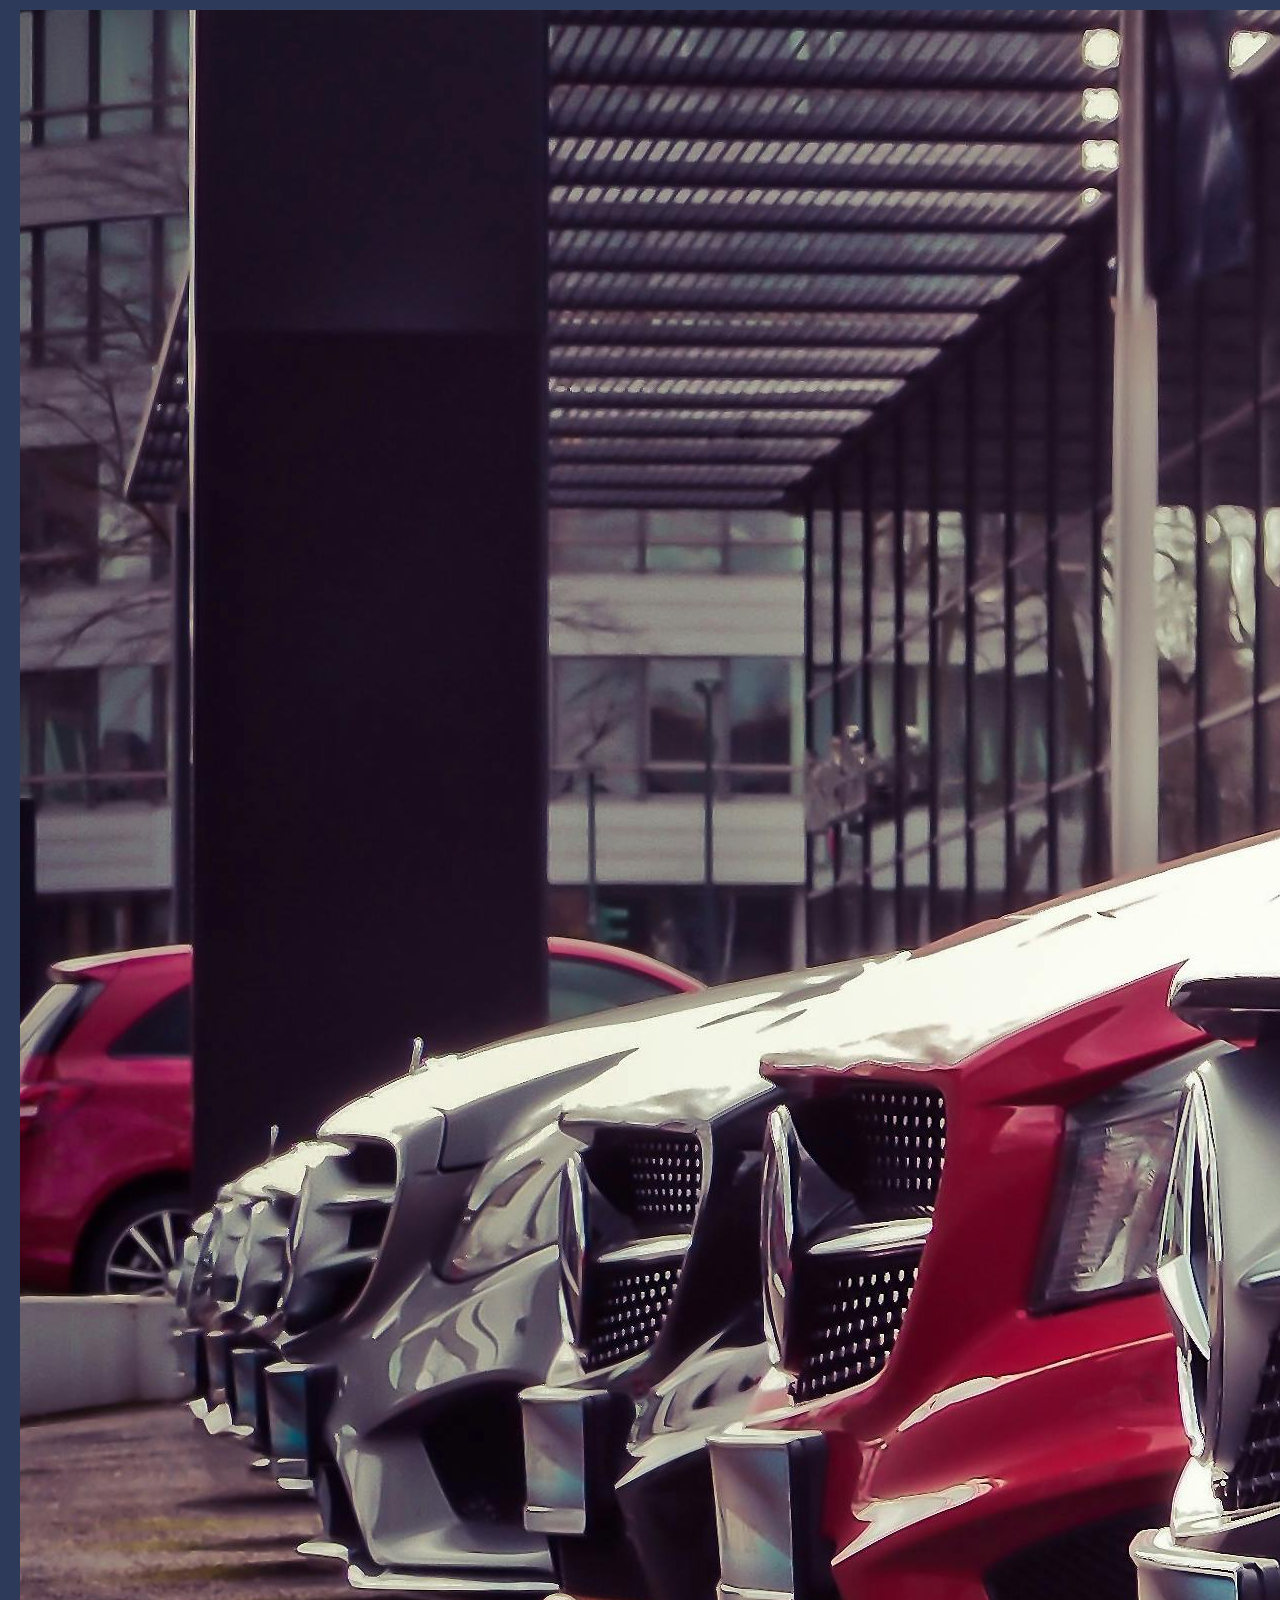
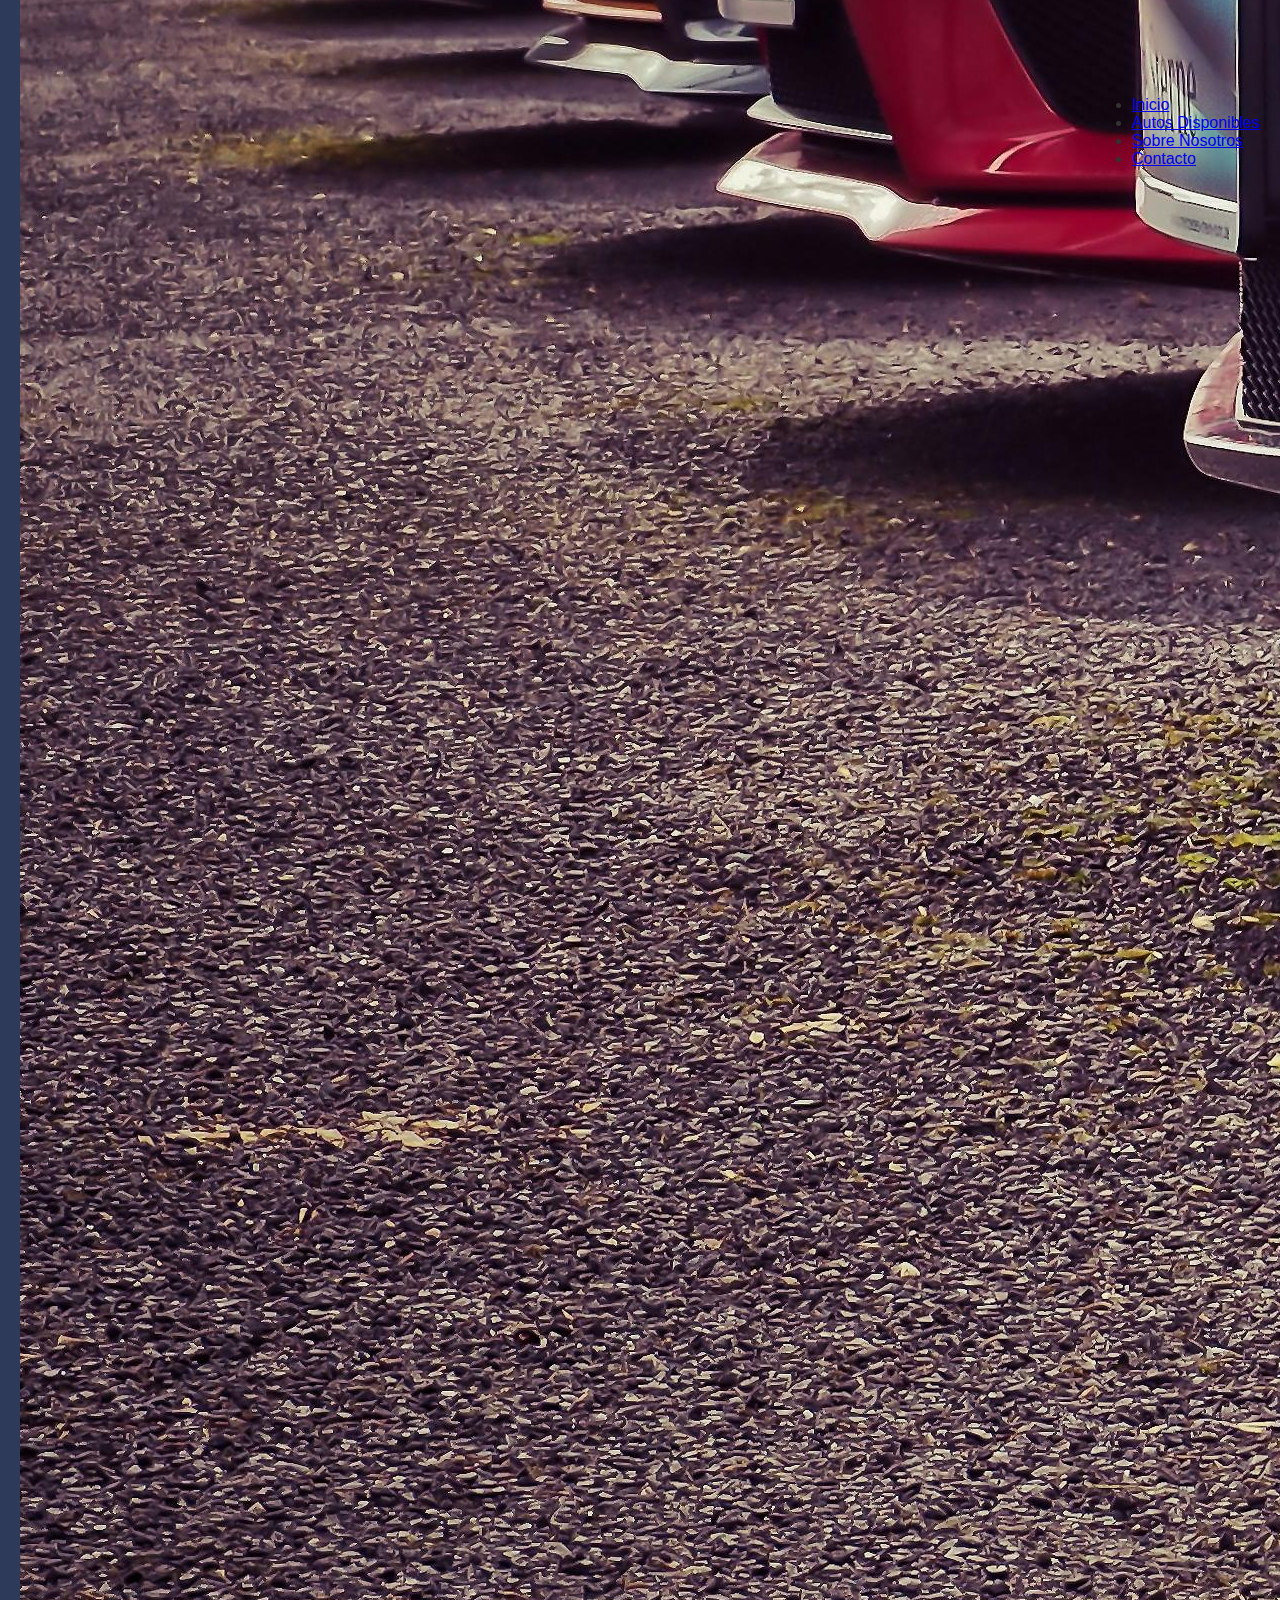
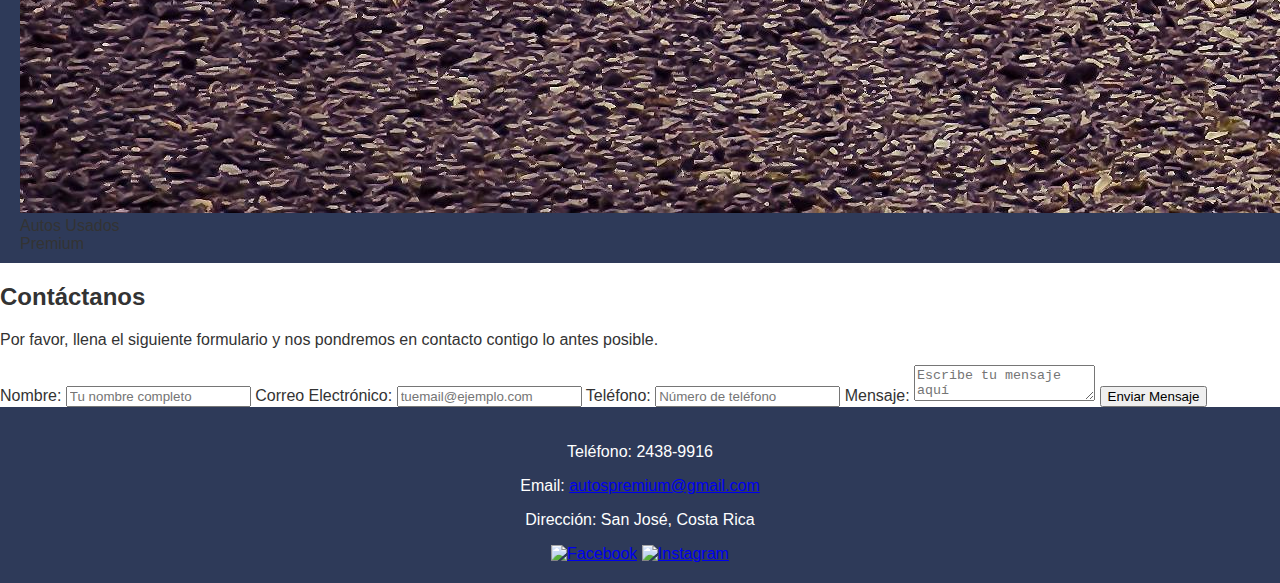
==== contacto.html @ a62cb2dd "agragdo de contactos" ====
<!DOCTYPE html>
<html lang="es">
<head>
    <meta charset="UTF-8">
    <meta name="viewport" content="width=device-width, initial-scale=1.0">
    <title>Contacto - Autos Usados Premium</title>
    <link rel="stylesheet" href="./css/styles.css">
</head>
<body>

<header>
    <div class="logo">
        <img src="./img/logo.jpg" alt="logo tipo de la página">
        <span>Autos Usados Premium</span>
    </div>
    <nav>
        <ul>
            <li><a href="index.html#inicio">Inicio</a></li>
            <li><a href="index.html#autos">Autos Disponibles</a></li>
            <li><a href="index.html#sobre-nosotros">Sobre Nosotros</a></li>
            <li><a href="contacto.html">Contacto</a></li>
        </ul>
    </nav>
</header>

<main>
    <section id="contacto" class="contacto">
        <h2>Contáctanos</h2>
        <p>Por favor, llena el siguiente formulario y nos pondremos en contacto contigo lo antes posible.</p>
        
        <form action="URL_AQUI" method="post" class="formulario-contacto">
            <label for="nombre">Nombre:</label>
            <input type="text" id="nombre" name="nombre" required placeholder="Tu nombre completo">
            
            <label for="email">Correo Electrónico:</label>
            <input type="email" id="email" name="email" required placeholder="tuemail@ejemplo.com">
            
            <label for="telefono">Teléfono:</label>
            <input type="tel" id="telefono" name="telefono" required placeholder="Número de teléfono">
            
            <label for="mensaje">Mensaje:</label>
            <textarea id="mensaje" name="mensaje" required placeholder="Escribe tu mensaje aquí"></textarea>
            
            <button type="submit">Enviar Mensaje</button>
        </form>
    </section>
</main>

<footer>
    <div class="contacto">
        <p>Teléfono: 2438-9916</p>
        <p>Email: <a href="mailto:autospremium@gmail.com">autospremium@gmail.com</a></p>
        <p>Dirección: San José, Costa Rica</p>
    </div>
    <div class="redes-sociales">
        <a href="#" target="_blank"><img src="./img/incono facebook.jpg" alt="Facebook"></a>
        <a href="#" target="_blank"><img src="./img/icono instagram.jpg" alt="Instagram"></a>
    </div>
</footer>

</body>
</html>
---- css/styles.css ----
/* Variables CSS */
:root {
    --color-principal: #2E3A59;
    --color-secundario: #FFD700;
    --color-texto: #333;
    --fuente-principal: 'Arial', sans-serif;
}

/* Estilos generales */
body {
    font-family: var(--fuente-principal);
    color: var(--color-texto);
    margin: 0;
}

/* Header y navegación */
header {
    display: flex;
    align-items: center;
    justify-content: space-between;
    background-color: var(--color-principal);
    padding: 10px 20px;
}

.logo {
    width: 100px;
}

/* Grid de autos */
.grid-autos {
    display: grid;
    grid-template-columns: repeat(auto-fit, minmax(250px, 1fr));
    gap: 20px;
    padding: 20px;
}

.auto {
    border: 1px solid #ddd;
    padding: 10px;
    border-radius: 8px;
    box-shadow: 2px 2px 10px rgba(0, 0, 0, 0.1);
    transition: transform 0.3s ease;
}

.auto:hover {
    transform: scale(1.05);
}

/* Footer */
footer {
    background-color: var(--color-principal);
    color: white;
    padding: 20px;
    text-align: center;
}

/* Media Queries */
@media (max-width: 600px) {
    nav ul {
        flex-direction: column;
    }
}

/* Animación de auto */
@keyframes moverAuto {
    0% { transform: translateX(-100%); }
    100% { transform: translateX(100%); }
}

.auto-animado {
    position: absolute;
    top: 50px;
    animation: moverAuto 5s linear infinite;
}
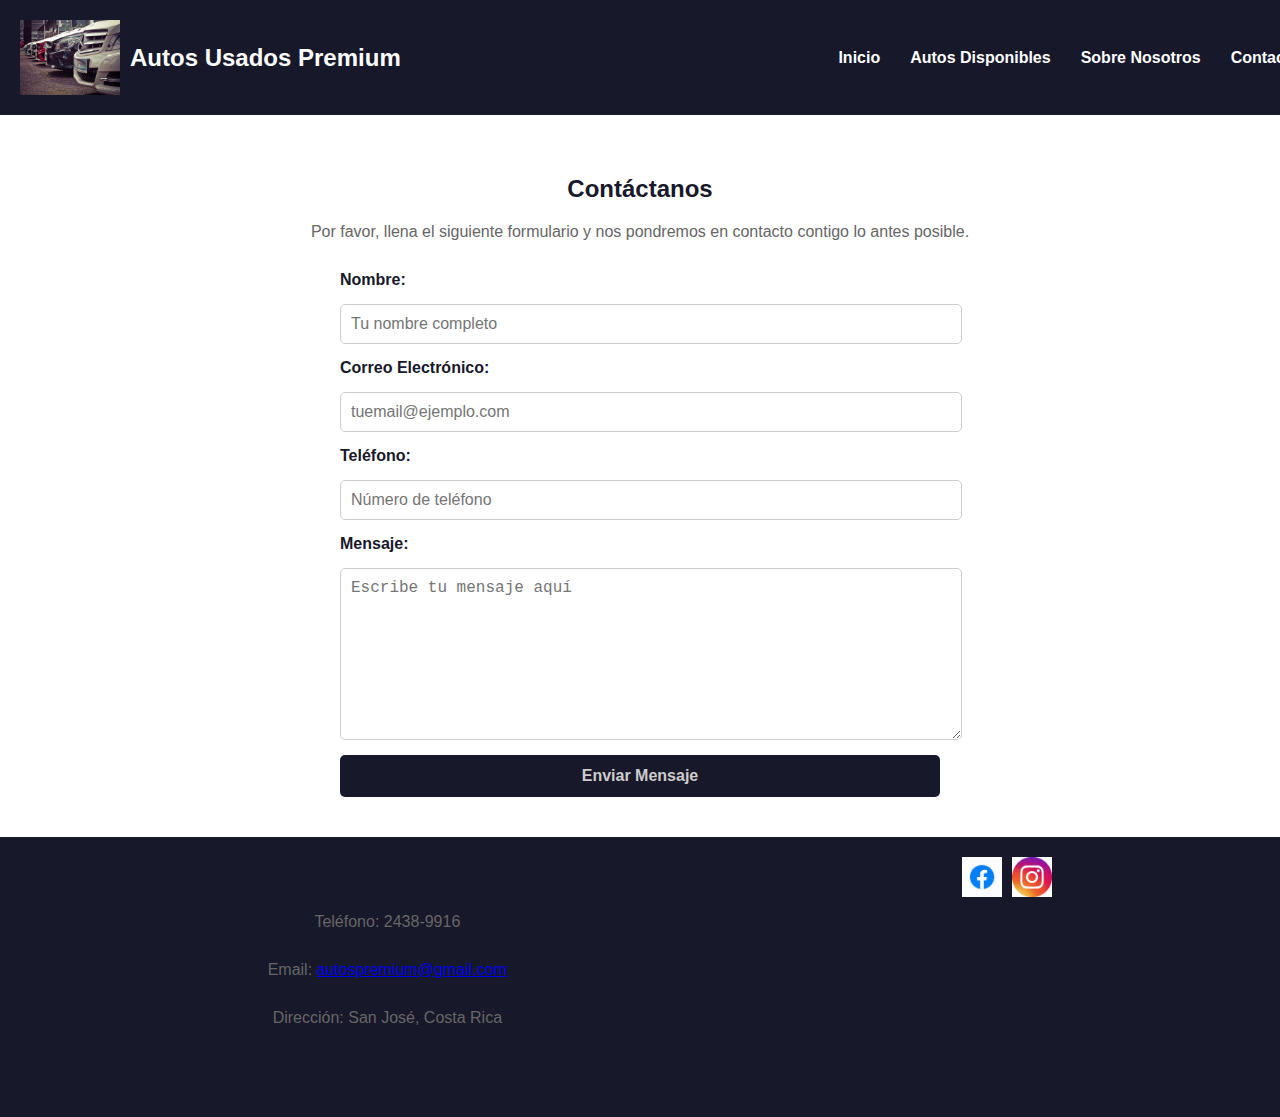
==== commit 075aac0f: "cambios varios en css , contacots y sobre nosotros" ====
--- a/contacto.html
+++ b/contacto.html
@@ -1,4 +1,4 @@
-<!DOCTYPE html>
+   <!DOCTYPE html>
 <html lang="es">
 <head>
     <meta charset="UTF-8">
@@ -11,13 +11,13 @@
 <header>
     <div class="logo">
         <img src="./img/logo.jpg" alt="logo tipo de la página">
-        <span>Autos Usados Premium</span>
+                   <span>Autos Usados Premium</span>
     </div>
     <nav>
         <ul>
             <li><a href="index.html#inicio">Inicio</a></li>
             <li><a href="index.html#autos">Autos Disponibles</a></li>
-            <li><a href="index.html#sobre-nosotros">Sobre Nosotros</a></li>
+            <li><a href="sobre nosotros.html">Sobre Nosotros</a></li>
             <li><a href="contacto.html">Contacto</a></li>
         </ul>
     </nav>
@@ -59,4 +59,4 @@
 </footer>
 
 </body>
-</html>
+</html>--- a/css/styles.css
+++ b/css/styles.css
@@ -1,74 +1,270 @@
-/* Variables CSS */
-:root {
-    --color-principal: #2E3A59;
-    --color-secundario: #FFD700;
-    --color-texto: #333;
-    --fuente-principal: 'Arial', sans-serif;
-}
-
-/* Estilos generales */
+/* General */
 body {
-    font-family: var(--fuente-principal);
-    color: var(--color-texto);
+    font-family: Arial, sans-serif;
     margin: 0;
-}
-
-/* Header y navegación */
+    padding: 0;
+    color: #333;
+}
+
+h2 {
+    color: #333;
+    text-align: center;
+}
+
+button {
+    background-color: #0056b3;
+    color: white;
+    border: none;
+    padding: 10px 20px;
+    cursor: pointer;
+    transition: background-color 0.3s;
+}
+
+button:hover {
+    background-color: #004494;
+}
+
 header {
     display: flex;
-    align-items: center;
-    justify-content: space-between;
-    background-color: var(--color-principal);
-    padding: 10px 20px;
-}
-
+    justify-content: center;  /* Centra el contenido horizontalmente */
+    align-items: center;      /* Centra el contenido verticalmente */
+    background-color: #18182b; /* Fondo oscuro */
+    padding: 20px;
+    width: 100%;               /* Asegura que el header ocupe todo el ancho */
+}
+
+/* Logo */
 .logo {
-    width: 100px;
-}
-
-/* Grid de autos */
+    display: flex;
+    justify-content: center;   /* Centra el logo y el texto */
+    align-items: center;       /* Alinea verticalmente la imagen y el texto */
+    margin-right: 50px;        /* Puedes ajustar el margen si es necesario */
+}
+
+/* Estilo del logo de la imagen */
+.logo img {
+    width: 100px;  /* Ajusta el tamaño del logo */
+    height: auto;
+    margin-right: 10px; /* Espacio entre la imagen y el texto */
+}
+
+/* Estilo del texto */
+.logo span {
+    color: #ffffff;  /* Color del texto del logo */
+    font-size: 1.5rem;  /* Tamaño del texto */
+    font-weight: bold;
+}
+
+nav {
+    margin-left: auto; 
+}
+
+nav ul {
+    list-style: none; 
+    display: flex; 
+    gap: 30px; 
+    margin: 0;
+    padding: 0;
+}
+
+nav ul li a {
+    color: #ffffff; 
+    text-decoration: none; 
+    font-weight: bold;
+    font-size: 1rem;
+}
+
+
+nav ul li a:hover {
+    color: #ccc; 
+}
+
 .grid-autos {
     display: grid;
-    grid-template-columns: repeat(auto-fit, minmax(250px, 1fr));
+    grid-template-columns: repeat(auto-fit, minmax(300px, 1fr));
     gap: 20px;
+    padding: auto;
+}
+
+.auto {
+    background: white;
     padding: 20px;
-}
-
-.auto {
-    border: 1px solid #ddd;
-    padding: 10px;
     border-radius: 8px;
-    box-shadow: 2px 2px 10px rgba(0, 0, 0, 0.1);
-    transition: transform 0.3s ease;
+    box-shadow: 0 4px 8px rgba(0, 0, 0, 0.2);
+    text-align: center;
+    transition: transform 0.2s;
 }
 
 .auto:hover {
     transform: scale(1.05);
 }
 
+.auto img {
+    width: 50%;
+    height: auto;
+    border-radius: 8px;
+    margin-bottom: 10px;
+}
+
+.auto h3 {
+    color: #333;
+}
+
+.auto p {
+    color: #666;
+}
+
+/* Sección de Testimonios */
+.testimonios {
+    padding: 40px;
+    background-color: #f4f4f9;
+    text-align: center;
+}
+
+blockquote {
+    font-style: italic;
+    color: #333;
+    margin: 10px 0;
+}
+
+/* Estilos para la sección de contacto */
+.contacto {
+    padding: 40px;
+    background-color: transparent;
+    color: #333;
+}
+
+.contacto h2 {
+    text-align: center;
+    margin-bottom: 20px;
+    color: #18182b;
+}
+
+.contacto p {
+    text-align: center;
+    margin-bottom: 30px;
+    font-size: 1rem;
+    color: #666;
+}
+
+.formulario-contacto {
+    max-width: 600px;
+    margin: 0 auto;
+    display: flex;
+    flex-direction: column;
+    gap: 15px;
+}
+
+.formulario-contacto label {
+    font-weight: bold;
+    color: #18182b;
+}
+
+.formulario-contacto input, 
+.formulario-contacto textarea {
+    width: 100%;
+    padding: 10px;
+    border: 1px solid #ccc;
+    border-radius: 5px;
+    font-size: 1rem;
+}
+
+.formulario-contacto textarea {
+    height: 150px;
+    resize: vertical;
+}
+
+.formulario-contacto button {
+    padding: 12px;
+    background-color: #18182b;
+    color:#ccc;
+    font-size: 1rem;
+    font-weight: bold;
+    border: none;
+    border-radius: 5px;
+    cursor: pointer;
+    transition: background-color 0.3s ease;
+}
+
+.formulario-contacto button:hover {
+    background-color: #333;
+}
+
+
+.sobre-nosotros {
+    padding: 40px;
+    background-color: #f4f4f4; 
+    color: #333; 
+    border-radius: 8px; 
+    max-width: 800px; 
+    margin: 20px auto; 
+    box-shadow: 0 4px 8px rgba(0, 0, 0, 0.2); 
+}
+
+.sobre-nosotros h2 {
+    text-align: center;
+    color: #18182b; 
+    margin-bottom: 20px; 
+}
+
+.sobre-nosotros p {
+    line-height: 1.6; 
+    margin-bottom: 15px; 
+    font-size: 1.1rem; 
+}
+
+
+@media (max-width: 600px) {
+    .sobre-nosotros {
+        padding: 20px; 
+    }
+
+    .sobre-nosotros h2 {
+        font-size: 1.5rem;
+    }
+
+    .sobre-nosotros p {
+        font-size: 1rem; 
+    }
+}
+
+
 /* Footer */
 footer {
-    background-color: var(--color-principal);
+    display: flex;
+    justify-content: space-around;
+    background-color: #18182b;
     color: white;
     padding: 20px;
-    text-align: center;
-}
-
-/* Media Queries */
-@media (max-width: 600px) {
-    nav ul {
-        flex-direction: column;
-    }
-}
-
-/* Animación de auto */
-@keyframes moverAuto {
-    0% { transform: translateX(-100%); }
-    100% { transform: translateX(100%); }
-}
-
-.auto-animado {
-    position: absolute;
-    top: 50px;
-    animation: moverAuto 5s linear infinite;
-}
+
+.contacto {
+    text-align: left;
+}
+
+.redes-sociales {
+    display: inline-flex;
+    gap: 10px; 
+    align-items: left;
+}
+
+.redes-sociales a {
+    display: center;
+    width:40px; 
+    height:40px;
+}
+
+.redes-sociales img {
+    width: 100%; 
+    height: 100%;
+    background-color: transparent; 
+}
+
+
+.ubicacion iframe {
+    max-width: 300px;
+    height: auto;
+    border-radius: 5px;
+}
+
+}
+
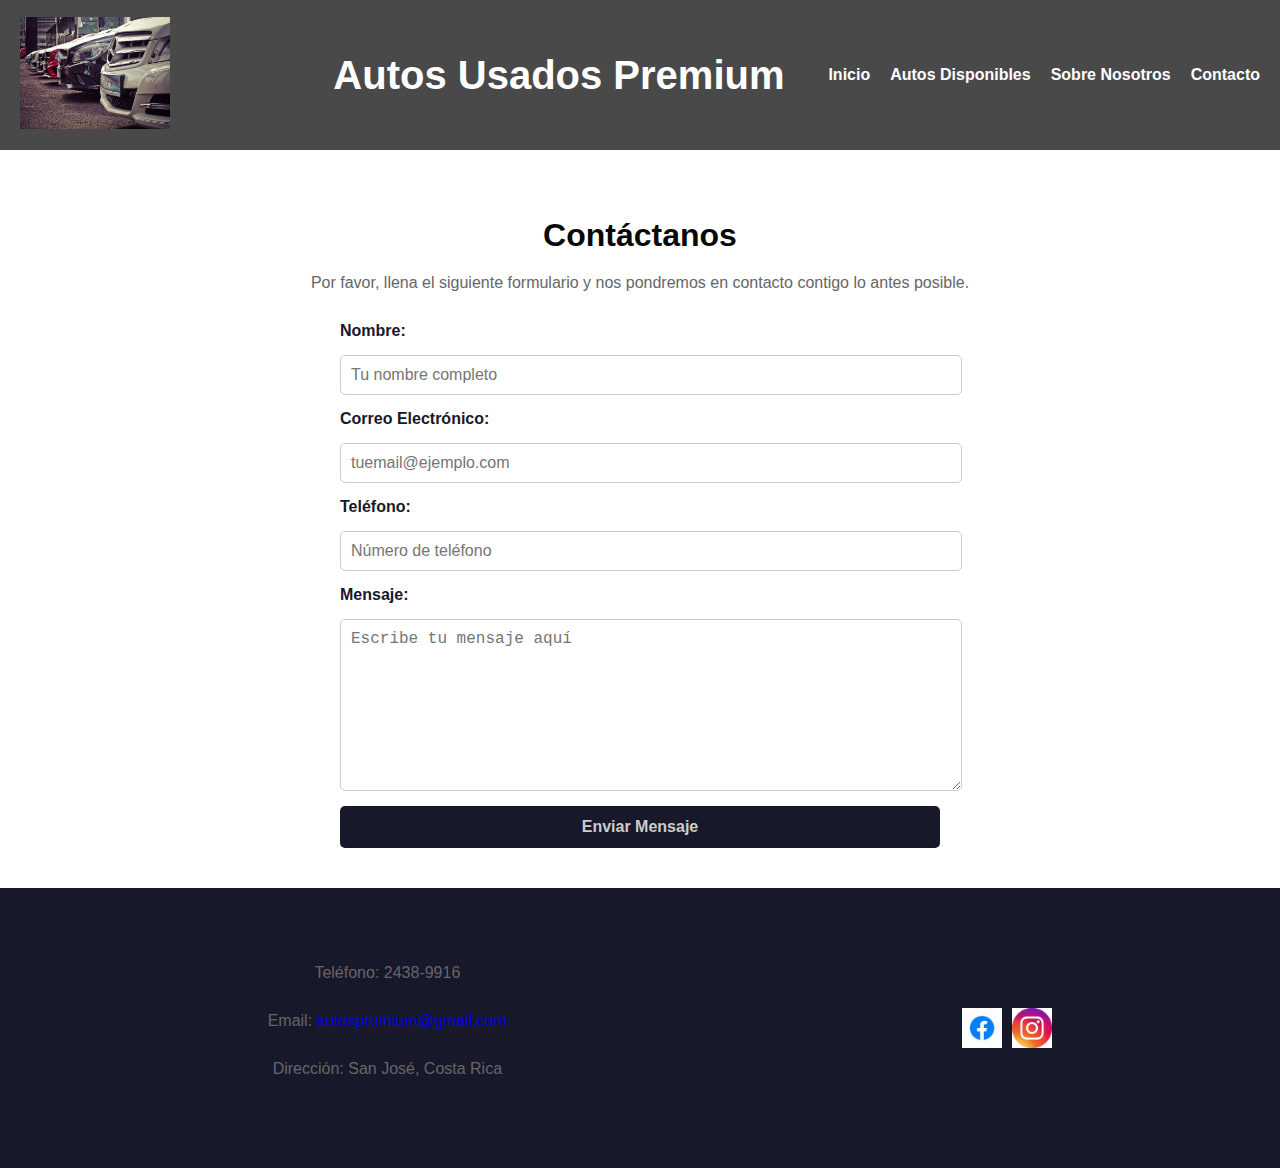
==== commit 8814d741: "centrado de titulo" ====
--- a/contacto.html
+++ b/contacto.html
@@ -11,8 +11,8 @@
 <header>
     <div class="logo">
         <img src="./img/logo.jpg" alt="logo tipo de la página">
-                   <span>Autos Usados Premium</span>
     </div>
+    <h1 class="titulo">Autos Usados Premium</h1>
     <nav>
         <ul>
             <li><a href="index.html#inicio">Inicio</a></li>
--- a/css/styles.css
+++ b/css/styles.css
@@ -1,9 +1,8 @@
-/* General */
 body {
     font-family: Arial, sans-serif;
     margin: 0;
     padding: 0;
-    color: #333;
+    color: #0f0f0f;
 }
 
 h2 {
@@ -26,73 +25,100 @@
 
 header {
     display: flex;
-    justify-content: center;  /* Centra el contenido horizontalmente */
-    align-items: center;      /* Centra el contenido verticalmente */
-    background-color: #18182b; /* Fondo oscuro */
+    justify-content: space-between;
+    align-items: center;
+    background-size: cover;
+    background-position: center;
+    background-color: rgba(29, 28, 28, 0.8); 
     padding: 20px;
-    width: 100%;               /* Asegura que el header ocupe todo el ancho */
-}
-
-/* Logo */
+    width: 100%;
+    box-sizing: border-box;
+    position: relative;
+    overflow: hidden;
+    height: 150px;
+}
+
+
+header .titulo {
+    flex: 2;
+    text-align: center;
+    color: #ffffff;
+    font-size: 2.5rem;  
+    font-weight: bold;
+    margin: 0;
+}
+
+header h1 {
+    color: white;            
+    font-size: 2.5rem;       
+    font-weight: bold;       
+    margin: 0;
+}
+
+.carro {
+    position: absolute;
+    bottom: 0;
+    left: -400px;
+    width: 400px;
+    opacity: 0.5;
+    animation: moverCarro 5s linear infinite;
+}
+
+@keyframes moverCarro {
+    0% {
+        left: 30%;
+        transform: translateX(-50%);
+    }
+    100% {
+        left: calc(70% - 200px);
+    }
+}
+
 .logo {
-    display: flex;
-    justify-content: center;   /* Centra el logo y el texto */
-    align-items: center;       /* Alinea verticalmente la imagen y el texto */
-    margin-right: 50px;        /* Puedes ajustar el margen si es necesario */
-}
-
-/* Estilo del logo de la imagen */
+    flex: 1;
+}
+
 .logo img {
-    width: 100px;  /* Ajusta el tamaño del logo */
+    width: 150px;
     height: auto;
-    margin-right: 10px; /* Espacio entre la imagen y el texto */
-}
-
-/* Estilo del texto */
-.logo span {
-    color: #ffffff;  /* Color del texto del logo */
-    font-size: 1.5rem;  /* Tamaño del texto */
-    font-weight: bold;
 }
 
 nav {
-    margin-left: auto; 
+    flex: none;
+    display: flex;
+    justify-content: space-between;
 }
 
 nav ul {
-    list-style: none; 
-    display: flex; 
-    gap: 30px; 
+    list-style: none;
+    display: flex;
+    gap: 20px;
     margin: 0;
     padding: 0;
 }
 
 nav ul li a {
-    color: #ffffff; 
-    text-decoration: none; 
-    font-weight: bold;
-    font-size: 1rem;
-}
-
+    color: #ffffff;
+    text-decoration: none;
+    font-weight: bold;
+}
 
 nav ul li a:hover {
-    color: #ccc; 
+    color: #ccc;
 }
 
 .grid-autos {
     display: grid;
-    grid-template-columns: repeat(auto-fit, minmax(300px, 1fr));
-    gap: 20px;
-    padding: auto;
+    gap: 2rem;
+    grid-template-columns: repeat(auto-fit, minmax(250px, 1fr));
 }
 
 .auto {
-    background: white;
-    padding: 20px;
+    border: 1px solid #ddd;
+    padding: 1rem;
     border-radius: 8px;
-    box-shadow: 0 4px 8px rgba(0, 0, 0, 0.2);
-    text-align: center;
-    transition: transform 0.2s;
+    box-shadow: 2px 2px 12px rgba(0, 0, 0, 0.1);
+    text-align: center;
 }
 
 .auto:hover {
@@ -100,10 +126,18 @@
 }
 
 .auto img {
-    width: 50%;
+    width: 100%;
     height: auto;
     border-radius: 8px;
-    margin-bottom: 10px;
+    margin-bottom: 0.5rem;
+    transition: transform 0.3s ease, filter 0.3s ease;
+    filter: grayscale(80%) brightness(0.9) contrast(1.1);
+}
+
+.auto img:hover {
+    filter: grayscale(0%) brightness(1.1) contrast(1.2) saturate(1.3);
+    transform: scale(1.05);
+    box-shadow: 0px 4px 10px rgba(0, 0, 0, 0.3);
 }
 
 .auto h3 {
@@ -114,7 +148,6 @@
     color: #666;
 }
 
-/* Sección de Testimonios */
 .testimonios {
     padding: 40px;
     background-color: #f4f4f9;
@@ -127,17 +160,17 @@
     margin: 10px 0;
 }
 
-/* Estilos para la sección de contacto */
 .contacto {
     padding: 40px;
     background-color: transparent;
-    color: #333;
 }
 
 .contacto h2 {
     text-align: center;
     margin-bottom: 20px;
-    color: #18182b;
+    color: #080808;
+    font-size: 2rem;
+    font-weight: bold;
 }
 
 .contacto p {
@@ -160,7 +193,7 @@
     color: #18182b;
 }
 
-.formulario-contacto input, 
+.formulario-contacto input,
 .formulario-contacto textarea {
     width: 100%;
     padding: 10px;
@@ -177,7 +210,7 @@
 .formulario-contacto button {
     padding: 12px;
     background-color: #18182b;
-    color:#ccc;
+    color: #ccc;
     font-size: 1rem;
     font-weight: bold;
     border: none;
@@ -193,78 +226,80 @@
 
 .sobre-nosotros {
     padding: 40px;
-    background-color: #f4f4f4; 
-    color: #333; 
-    border-radius: 8px; 
-    max-width: 800px; 
-    margin: 20px auto; 
-    box-shadow: 0 4px 8px rgba(0, 0, 0, 0.2); 
+    background-color: #f4f4f4;
+    color: #333;
+    border-radius: 8px;
+    max-width: 800px;
+    margin: 20px auto;
+    box-shadow: 0 4px 8px rgba(0, 0, 0, 0.2);
 }
 
 .sobre-nosotros h2 {
     text-align: center;
-    color: #18182b; 
-    margin-bottom: 20px; 
+    color: #18182b;
+    margin-bottom: 20px;
 }
 
 .sobre-nosotros p {
-    line-height: 1.6; 
-    margin-bottom: 15px; 
-    font-size: 1.1rem; 
-}
-
-
-@media (max-width: 600px) {
-    .sobre-nosotros {
-        padding: 20px; 
-    }
-
-    .sobre-nosotros h2 {
-        font-size: 1.5rem;
-    }
-
-    .sobre-nosotros p {
-        font-size: 1rem; 
-    }
-}
-
-
-/* Footer */
+    line-height: 1.6;
+    margin-bottom: 15px;
+    font-size: 1.1rem;
+}
 footer {
     display: flex;
     justify-content: space-around;
     background-color: #18182b;
     color: white;
     padding: 20px;
-
-.contacto {
+    box-sizing: border-box;
+}
+
+footer .contacto {
     text-align: left;
 }
 
-.redes-sociales {
-    display: inline-flex;
-    gap: 10px; 
-    align-items: left;
-}
-
-.redes-sociales a {
-    display: center;
-    width:40px; 
-    height:40px;
-}
-
-.redes-sociales img {
-    width: 100%; 
+footer .redes-sociales {
+    display: flex;
+    gap: 10px;
+    align-items: center;
+}
+
+footer .redes-sociales a {
+    width: 40px;
+    height: 40px;
+}
+
+footer .redes-sociales img {
+    width: 100%;
     height: 100%;
-    background-color: transparent; 
-}
-
-
-.ubicacion iframe {
+}
+
+footer .ubicacion iframe {
     max-width: 300px;
     height: auto;
     border-radius: 5px;
 }
 
-}
-
+@media (max-width: 600px) {
+    .sobre-nosotros {
+        padding: 20px;
+    }
+
+    .sobre-nosotros h2 {
+        font-size: 1.5rem;
+    }
+
+    .sobre-nosotros p {
+        font-size: 1rem;
+    }
+
+    footer {
+        flex-direction: column;
+        align-items: center;
+        text-align: center;
+    }
+
+    footer .ubicacion iframe {
+        max-width: 100%;
+    }
+}
